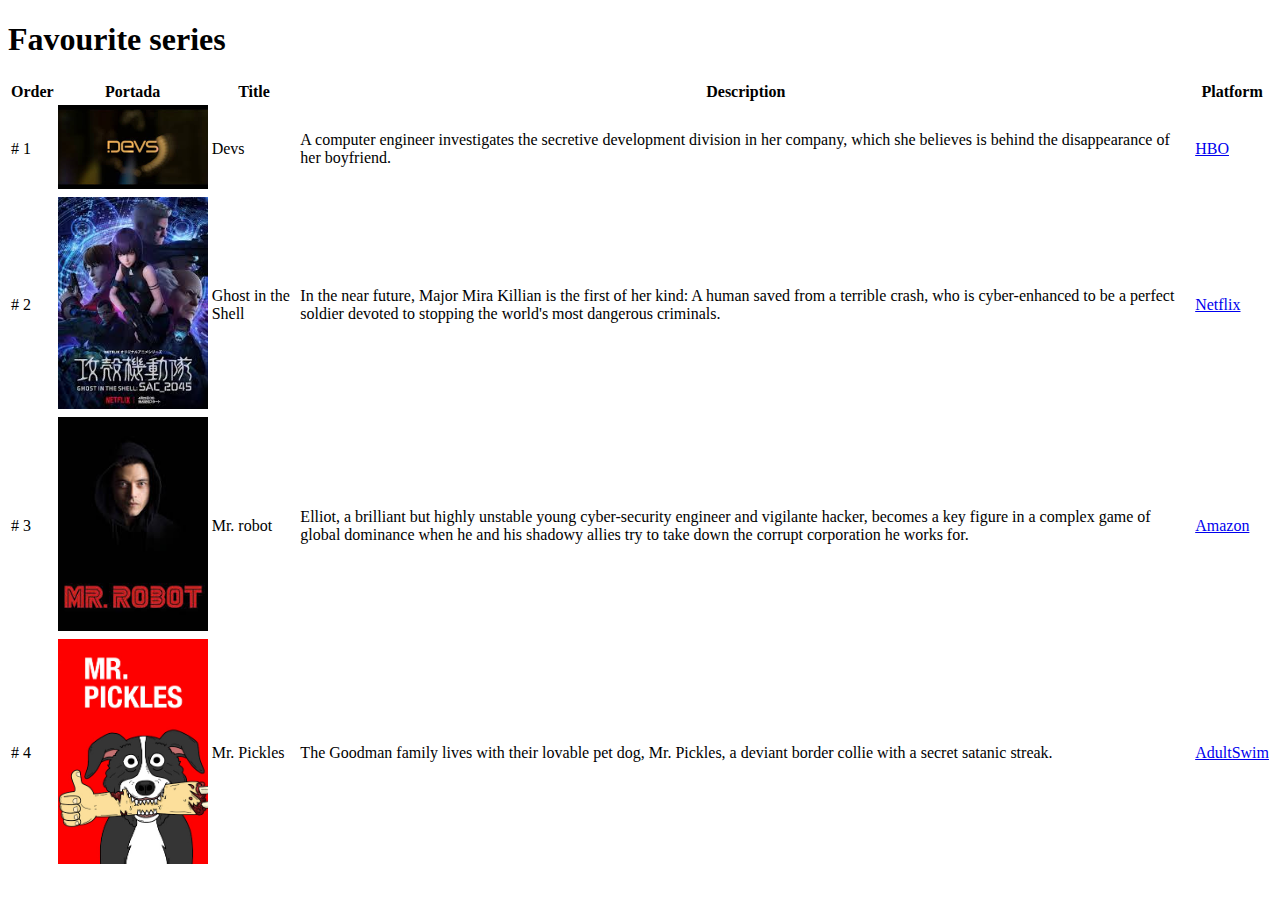
==== listSeries.html @ f304c3a4 "add list series" ====
<!DOCTYPE html>
<html lang="en">
<head>
    <meta charset="UTF-8">
    <meta name="viewport" content="width=device-width, initial-scale=1.0">
    <title>Favourite series list</title>
</head>
<body>
    <table>
        <h1>Favourite series</h1>
        <tr>
            <th>Order</th>
            <th>Portada</th>
            <th>Title</th>
            <th>Description</th>
            <th>Platform</th>
        </tr>
        <tr>
            <td># 1</td>
            <td><img src="images/devs.jpeg" alt="Devs serie" width="150px"></td>
            <td>Devs</td>
            <td>A computer engineer investigates the secretive development division in her company, which she believes is behind the disappearance of her boyfriend.</td>
            <td><a href="https://es.hboespana.com/series/devs/41bc3a5c-4f3d-4600-a43d-32f5b6a9a2da">HBO</a></td>
        </tr>
        <tr>
            <td># 2</td>
            <td><img src="images/ghostintheshell.jpeg" alt="Ghost in the Shell serie" width="150px"></td>
            <td>Ghost in the Shell</td>
            <td>In the near future, Major Mira Killian is the first of her kind: A human saved from a terrible crash, who is cyber-enhanced to be a perfect soldier devoted to stopping the world's most dangerous criminals.</td>
            <td><a href="https://www.netflix.com/pe/title/81030224">Netflix</a></td>
        </tr>
        <tr>
            <td># 3</td>
            <td><img src="images/mrRobot.jpeg" alt="Mr Robot serie" width="150px"></td>
            <td>Mr. robot</td>
            <td>Elliot, a brilliant but highly unstable young cyber-security engineer and vigilante hacker, becomes a key figure in a complex game of global dominance when he and his shadowy allies try to take down the corrupt corporation he works for.</td>
            <td><a href="https://www.amazon.com/Mr-Robot-Season-1/dp/B00YBX664Q">Amazon</a></td>
        </tr>
        <tr>
            <td># 4</td>
            <td><img src="images/Mrpickles.png" alt="Mr Pickles serie" width="150px"></td>
            <td>Mr. Pickles</td>
            <td>The Goodman family lives with their lovable pet dog, Mr. Pickles, a deviant border collie with a secret satanic streak.</td>
            <td><a href="https://www.adultswim.com/videos/mr-pickles">AdultSwim</a></td>
        </tr>
    </table>
    
</body>
</html>
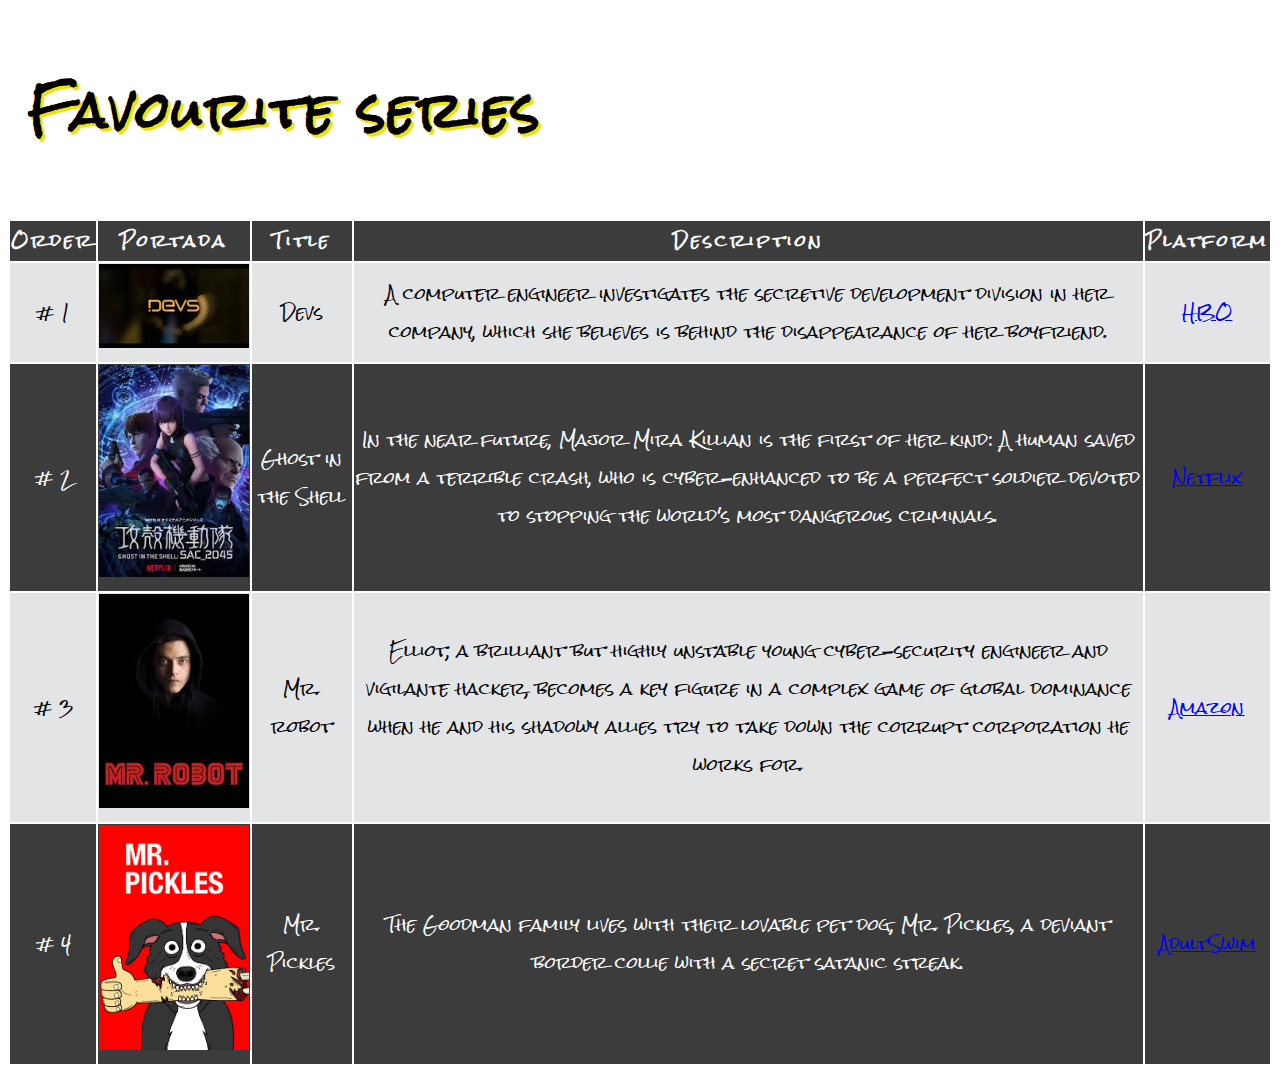
==== commit fb18c9cd: "add style to web" ====
--- a/listSeries.html
+++ b/listSeries.html
@@ -3,6 +3,12 @@
 <head>
     <meta charset="UTF-8">
     <meta name="viewport" content="width=device-width, initial-scale=1.0">
+    <link rel="icon" type="image/png" sizes="192x192"  href="images/icon/android-icon-192x192.png">
+    <link rel="icon" type="image/png" sizes="32x32" href="images/icon/favicon-32x32.png">
+    <link rel="icon" type="image/png" sizes="96x96" href="images/icon/favicon-96x96.png">
+    <link rel="icon" type="image/png" sizes="16x16" href="images/icon/favicon-16x16.png">
+    <link rel="stylesheet" href="css/styles.css">
+    <link href="https://fonts.googleapis.com/css2?family=Dancing+Script:wght@500&family=Roboto+Mono:wght@100;300&family=Rock+Salt&display=swap" rel="stylesheet">
     <title>Favourite series list</title>
 </head>
 <body>
--- a/css/styles.css
+++ b/css/styles.css
@@ -0,0 +1,50 @@
+
+
+h1, tr , td {
+    font-family: 'Rock Salt', cursive;
+}
+th{
+    letter-spacing: 3px;
+}
+table , td {
+    text-align: center;
+}
+table{
+    table-layout: inherit;
+    width: 100%;
+
+}
+table tr:nth-child(odd){
+    background-color: #3c3c3c;
+    color: white;
+}
+table tr:nth-child(even){
+    background-color: #e3e4e6;
+}
+h1{
+    padding: 20px;
+    letter-spacing: 2px;
+    font-size: 3em;
+    text-shadow: 3px 3px #f0e10f;
+}
+#title{
+    text-align: center ;
+}
+.changeLink{
+    margin: 1rem;
+    padding: 1rem;
+    text-align: center;
+    font-size: 2rem;
+    background-color:  #3c3c3c;
+    color: white;
+}
+.link{
+    color: white;
+    font-family: 'Roboto mono';
+    text-decoration: none;
+
+}
+.link:hover{
+    color: yellow;
+    font-size: 1.5em;
+}
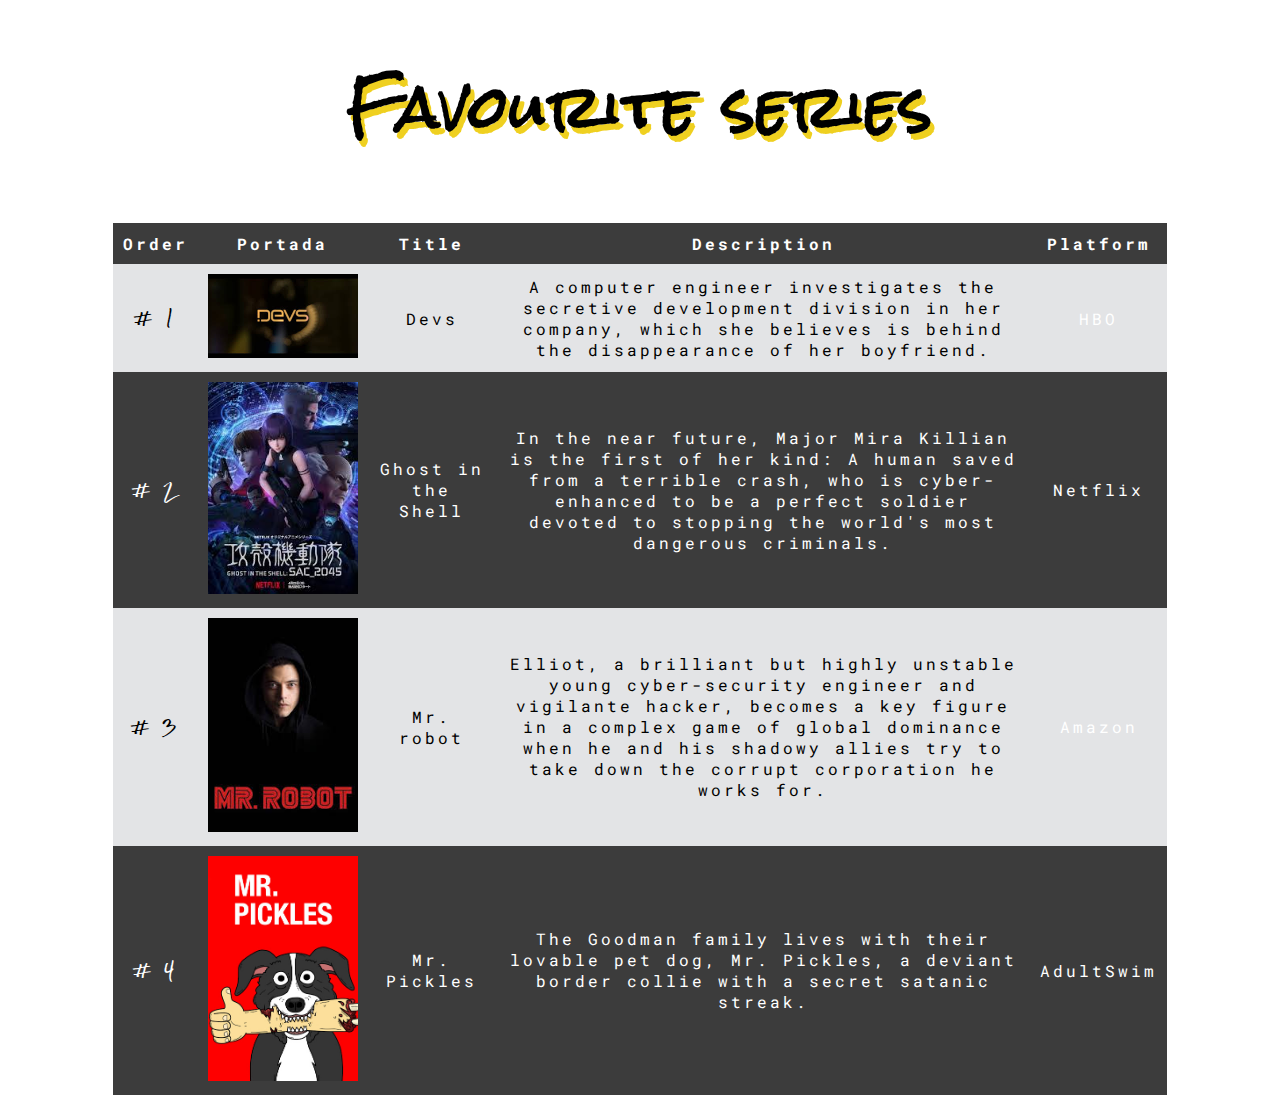
==== commit d111a940: "Fix table" ====
--- a/listSeries.html
+++ b/listSeries.html
@@ -3,17 +3,18 @@
 <head>
     <meta charset="UTF-8">
     <meta name="viewport" content="width=device-width, initial-scale=1.0">
-    <link rel="icon" type="image/png" sizes="192x192"  href="images/icon/android-icon-192x192.png">
-    <link rel="icon" type="image/png" sizes="32x32" href="images/icon/favicon-32x32.png">
-    <link rel="icon" type="image/png" sizes="96x96" href="images/icon/favicon-96x96.png">
-    <link rel="icon" type="image/png" sizes="16x16" href="images/icon/favicon-16x16.png">
+    <link rel="icon" type="image/png"  href="images/icon/android-icon-192x192.png">
+    <link rel="icon" type="image/png" href="images/icon/favicon-32x32.png">
+    <link rel="icon" type="image/png"  href="images/icon/favicon-96x96.png">
+    <link rel="icon" type="image/png" href="images/icon/favicon-16x16.png">
     <link rel="stylesheet" href="css/styles.css">
     <link href="https://fonts.googleapis.com/css2?family=Dancing+Script:wght@500&family=Roboto+Mono:wght@100;300&family=Rock+Salt&display=swap" rel="stylesheet">
     <title>Favourite series list</title>
 </head>
 <body>
-    <table>
-        <h1>Favourite series</h1>
+    
+    <h1>Favourite series</h1>
+    <table >
         <tr>
             <th>Order</th>
             <th>Portada</th>
@@ -22,34 +23,35 @@
             <th>Platform</th>
         </tr>
         <tr>
-            <td># 1</td>
+            <td class="order"># 1</td>
             <td><img src="images/devs.jpeg" alt="Devs serie" width="150px"></td>
             <td>Devs</td>
             <td>A computer engineer investigates the secretive development division in her company, which she believes is behind the disappearance of her boyfriend.</td>
-            <td><a href="https://es.hboespana.com/series/devs/41bc3a5c-4f3d-4600-a43d-32f5b6a9a2da">HBO</a></td>
+            <td><a href="https://es.hboespana.com/series/devs/41bc3a5c-4f3d-4600-a43d-32f5b6a9a2da" class="link">HBO</a></td>
         </tr>
         <tr>
-            <td># 2</td>
+            <td class="order"># 2</td>
             <td><img src="images/ghostintheshell.jpeg" alt="Ghost in the Shell serie" width="150px"></td>
             <td>Ghost in the Shell</td>
             <td>In the near future, Major Mira Killian is the first of her kind: A human saved from a terrible crash, who is cyber-enhanced to be a perfect soldier devoted to stopping the world's most dangerous criminals.</td>
-            <td><a href="https://www.netflix.com/pe/title/81030224">Netflix</a></td>
+            <td><a href="https://www.netflix.com/pe/title/81030224"class="link">Netflix</a></td>
         </tr>
         <tr>
-            <td># 3</td>
+            <td class="order"># 3</td>
             <td><img src="images/mrRobot.jpeg" alt="Mr Robot serie" width="150px"></td>
             <td>Mr. robot</td>
             <td>Elliot, a brilliant but highly unstable young cyber-security engineer and vigilante hacker, becomes a key figure in a complex game of global dominance when he and his shadowy allies try to take down the corrupt corporation he works for.</td>
-            <td><a href="https://www.amazon.com/Mr-Robot-Season-1/dp/B00YBX664Q">Amazon</a></td>
+            <td><a href="https://www.amazon.com/Mr-Robot-Season-1/dp/B00YBX664Q" class="link">Amazon</a></td>
         </tr>
         <tr>
-            <td># 4</td>
+            <td class="order"># 4</td>
             <td><img src="images/Mrpickles.png" alt="Mr Pickles serie" width="150px"></td>
             <td>Mr. Pickles</td>
             <td>The Goodman family lives with their lovable pet dog, Mr. Pickles, a deviant border collie with a secret satanic streak.</td>
-            <td><a href="https://www.adultswim.com/videos/mr-pickles">AdultSwim</a></td>
+            <td><a href="https://www.adultswim.com/videos/mr-pickles" class="link" >AdultSwim</a></td>
         </tr>
-    </table>
+        
+    </table>  
     
 </body>
 </html>--- a/css/styles.css
+++ b/css/styles.css
@@ -1,19 +1,43 @@
 
+/*.container {
+    background-color: rgb(0, 0, 0);
+    height: 100vw;
+    display: flex;
+    align-items: center;
+    justify-content: center;
+    
+    
+}
 
-h1, tr , td {
-    font-family: 'Rock Salt', cursive;
-}
-th{
+.contain {
+    
+    width: 100%;
+    height: 100%;
+    background-color: #ffffff;
+    padding: 1.8em;
+    position: relative;
+    
+}*/
+
+th , h1 , td{
     letter-spacing: 3px;
 }
-table , td {
+table , td ,th{
     text-align: center;
+    padding: 10px;
 }
 table{
-    table-layout: inherit;
-    width: 100%;
+    width: 85%;
+    border-spacing: 0;
+    ma
+    caption-side: bottom;
+    margin-left: auto;
+    margin-right: auto;
+    font-family: 'Roboto mono'
+    
+}
 
-}
+    
 table tr:nth-child(odd){
     background-color: #3c3c3c;
     color: white;
@@ -21,12 +45,22 @@
 table tr:nth-child(even){
     background-color: #e3e4e6;
 }
+.order{
+ 
+ font-size: 1em;
+ font-family: 'Rock Salt', cursive;
+}
+
 h1{
     padding: 20px;
     letter-spacing: 2px;
-    font-size: 3em;
-    text-shadow: 3px 3px #f0e10f;
+    font-size: 3.5em;
+    text-shadow: 4px 6px #efd020;
+    text-align: center;
+    font-family: 'Rock Salt', cursive;
+    margin: 20px;
 }
+
 #title{
     text-align: center ;
 }
@@ -45,6 +79,6 @@
 
 }
 .link:hover{
-    color: yellow;
-    font-size: 1.5em;
+    color: #efd020;
+    font-size: 1.7em;
 }
